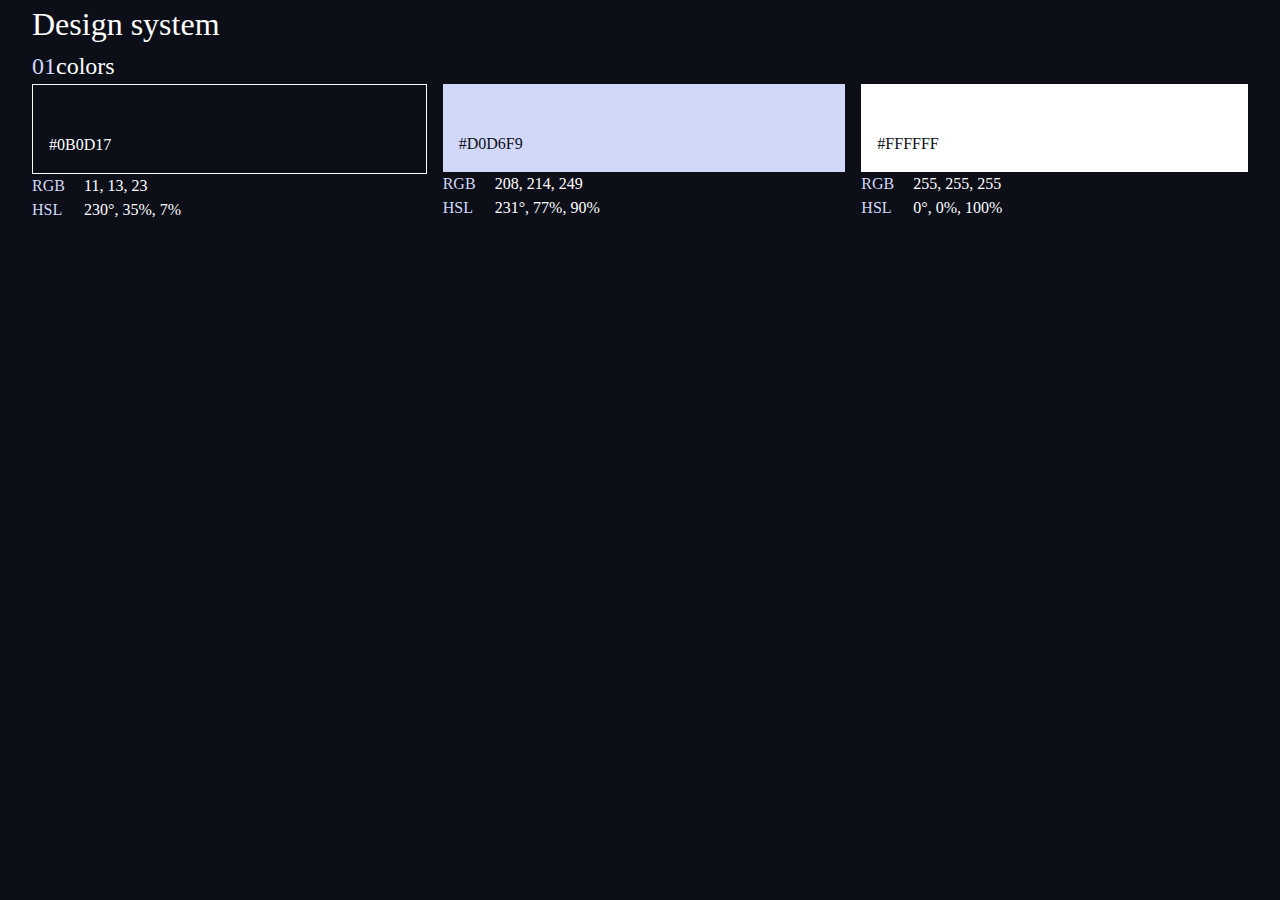
==== index.html @ 9a12aeb4 "day 01" ====
<html>
    <head>
        <link rel="stylesheet" href="index.css">
        <title>Design system</title>
        <style>
            
        </style>
    </head>
    <body>
        
        <div class="container">
            <h1>Design system</h1>
            
            <section id="colors">
                <h2><span class="text-accent">01</span>colors</h2>
                
                <div class="flex">
                    <div>
                        <div class="text-white" style="padding: 3rem 1rem 1rem; border: 1px solid white">
                            #0B0D17
                        </div>
                        <p class="text-white rgb"><span class="text-accent">RGB</span> 11, 13, 23</p>
                        <p class="text-white hsl"><span class="text-accent">HSL</span> 230°, 35%, 7%</p>
                    </div>

                    <div>
                        <div class="bg-accent text-dark" style="padding: 3rem 1rem 1rem">
                            #D0D6F9
                        </div>
                        <p class="text-white"><span class="text-accent">RGB</span> 208, 214, 249</p>
                        <p class="text-white"><span class="text-accent">HSL</span> 231°, 77%, 90%</p>
                    </div>

                    <div>
                        <div class="bg-white text-dark" style="padding: 3rem 1rem 1rem">
                            #FFFFFF
                        </div>
                        <p class="text-white"><span class="text-accent">RGB</span> 255, 255, 255</p>
                        <p class="text-white"><span class="text-accent">HSL</span> 0°, 0%, 100%</p>
                    </div>
                </div>
            </section>
        </div>
        
        <script src="index.pack.js"></script>
    </body>
</html>
---- index.css ----
/* ------------------- */
/* Custom properties   */
/* ------------------- */

:root {
  --clr-dark: 230 35% 7%;
  --clr-light: 231 77% 90%;
  --clr-white: 0 0% 100%;
}

/* ----------- */
/* Reset */
/* ----------- */

/* https://piccalil.li/blog/a-modern-css-reset/ */

/* Box sizing */
*,
*::before,
*::after {
  box-sizing: border-box;
}

/* Reset margins */
body,
h1,
h2,
h3,
h4,
h5,
p,
figure,
picture {
  margin: 0;
}

/* Font root */

h1,
h2,
h3,
h4,
h5,
h6,
p {
  font-weight: 400;
}

/* set up the body */
body {
  font-family: var(--ff-sans-normal);
  font-size: var(--fs-400);
  color: hsl(var(--clr-white));
  background-color: hsl(var(--clr-dark));
  line-height: 1.5;
  min-height: 100vh;
}

/* make images easier to work with */
img,
picture {
  max-width: 100%;
  display: block;
}

/* make forms elements easier to work with */
input,
button,
textarea,
select {
  font: inherit;
}

/* remove animations for people who've turned them off */
@media (prefers-reduced-motion: reduce) {
  *,
  *::before,
  *::after {
    animation-duration: 0.01ms !important;
    animation-iteration-count: 1 !important;
    transition-duration: 0.01ms !important;
    scroll-behavior: auto !important;
  }
}

/* ------------------- */
/* Utility classes     */
/* ------------------- */

.flex {
  display: flex;
  gap: var(--gap, 1rem);
}

.grid {
  display: grid;
  gap: var(--gap, 1rem);
}

.container {
  padding-inline: 2em;
  margin-inline: auto;
  max-width: 80rem;
}

.sr-only {
  position: absolute;
  width: 1px;
  height: 1px;
  padding: 0;
  margin: -1px;
  overflow: hidden;
  clip: rect(0, 0, 0, 0);
  white-space: nowrap; /* added line */
  border: 0;
}

.box {
  background: lightblue;
  padding: 3rem;
}

.call-to-action {
  --gap: 5rem;
  background: pink;
  padding: 2rem;
  border-radius: 1rem;
}

/* colors */

.bg-dark {
  background-color: hsl(var(--clr-dark));
}
.bg-accent {
  background-color: hsl(var(--clr-light));
}
.bg-white {
  background-color: hsl(var(--clr-white));
}

.text-dark {
  color: hsl(var(--clr-dark));
}
.text-accent {
  color: hsl(var(--clr-light));
}
.text-white {
  color: hsl(var(--clr-white));
}

/* typography */

.ff-serif {
  font-family: var(--ff-serif);
}
.ff-sans-cond {
  font-family: var(--ff-sans-cond);
}
.ff-sans-normal {
  font-family: var(--ff-sans-normal);
}

.letter-spacing-1 {
  letter-spacing: 4.75px;
}
.letter-spacing-2 {
  letter-spacing: 2.7px;
}
.letter-spacing-3 {
  letter-spacing: 2.35px;
}

.uppercase {
  text-transform: uppercase;
}

.fs-900 {
  font-size: var(--fs-900);
}
.fs-800 {
  font-size: var(--fs-800);
}
.fs-700 {
  font-size: var(--fs-700);
}
.fs-600 {
  font-size: var(--fs-600);
}
.fs-500 {
  font-size: var(--fs-500);
}
.fs-400 {
  font-size: var(--fs-400);
}
.fs-300 {
  font-size: var(--fs-300);
}
.fs-200 {
  font-size: var(--fs-200);
}

.fs-900,
.fs-800,
.fs-700,
.fs-600 {
  line-height: 1.1;
}

/* own code */

#colors > .flex {
  justify-content: space-between;
}

.flex > div {
  flex-grow: 1;
}

p span {
  display: inline-block;
  width: 3em;
}
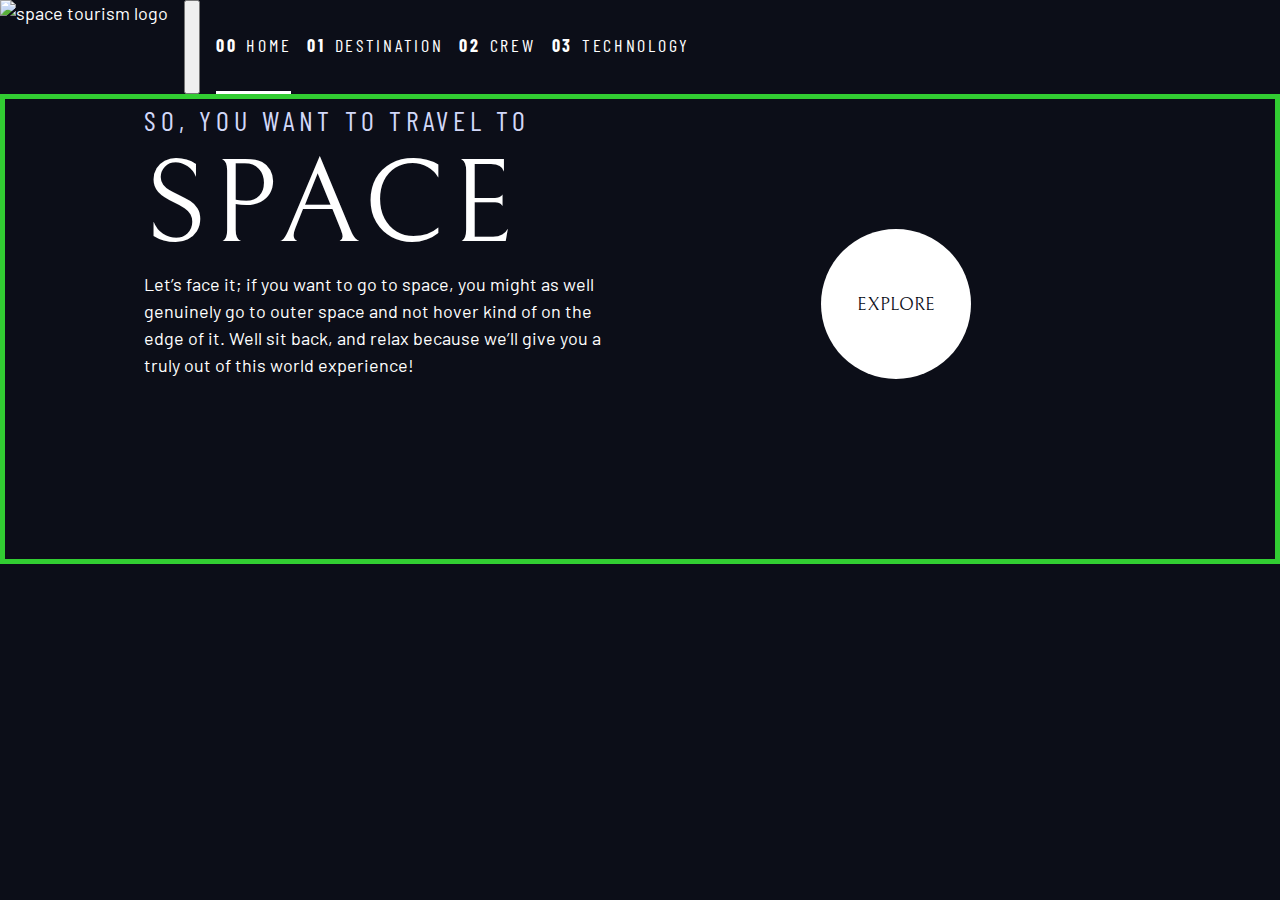
==== commit 89e6d8db: "Day05" ====
--- a/index.html
+++ b/index.html
@@ -1,47 +1,57 @@
-<html>
-    <head>
-        <link rel="stylesheet" href="index.css">
-        <title>Design system</title>
-        <style>
-            
-        </style>
-    </head>
-    <body>
+<!DOCTYPE html>
+<html lang="en">
+  <head>
+    <meta charset="UTF-8">
+    <meta name="viewport" content="width=device-width, initial-scale=1.0">
+
+    <link rel="icon" type="image/png" sizes="32x32" href="./assets/favicon-32x32.png">
+  
+    <title>Frontend Mentor | Space tourism website</title>
+
+    <!-- Google fonts -->
+    <link rel="preconnect" href="https://fonts.googleapis.com">
+    <link rel="preconnect" href="https://fonts.gstatic.com" crossorigin>
+    <link href="https://fonts.googleapis.com/css2?family=Barlow+Condensed:wght@400;700&family=Bellefair&family=Barlow:wght@400;700&display=swap"
+      rel="stylesheet">
+      
+    <link rel="stylesheet" href="index.css">
+
+    <style>
+
+    </style>
+  </head>
+
+  <body class="home">
+  
+    <header class="primary-header flex">
+      <div>
+        <img src="./assets/shared/logo.svg" alt="space tourism logo" class="logo">
+      </div>
+      <button class="mobile-nav-toggle" aria-controls="primary-navigation"><span class="sr-only" aria-expanded="false">Menu</span></button>
+      <nav>
+          <ul id="primary-navigation" class="primary-navigation underline-indicators flex">
+              <li class="active"><a class="ff-sans-cond uppercase text-white letter-spacing-2" href="index.html"><span>00</span>Home</a>
+              <li><a class="ff-sans-cond uppercase text-white letter-spacing-2" href="destination.html"><span>01</span>Destination</a>
+              <li><a class="ff-sans-cond uppercase text-white letter-spacing-2" href="crew.html"><span>02</span>Crew</a>
+              <li><a class="ff-sans-cond uppercase text-white letter-spacing-2" href="technology.html"><span>03</span>Technology</a>
+          </ul>
+      </nav>
+    </header>
+  
+    <div class="grid-container grid-container--home">
+      <div>
+        <h1 class="text-accent fs-500 ff-sans-cond uppercase letter-spacing-1">So, you want to travel to
+        <span class="d-block fs-900 ff-serif text-white">Space</span></h1>
         
-        <div class="container">
-            <h1>Design system</h1>
-            
-            <section id="colors">
-                <h2><span class="text-accent">01</span>colors</h2>
-                
-                <div class="flex">
-                    <div>
-                        <div class="text-white" style="padding: 3rem 1rem 1rem; border: 1px solid white">
-                            #0B0D17
-                        </div>
-                        <p class="text-white rgb"><span class="text-accent">RGB</span> 11, 13, 23</p>
-                        <p class="text-white hsl"><span class="text-accent">HSL</span> 230°, 35%, 7%</p>
-                    </div>
+        <p>Let’s face it; if you want to go to space, you might as well genuinely go to 
+        outer space and not hover kind of on the edge of it. Well sit back, and relax 
+        because we’ll give you a truly out of this world experience! </p>
+      </div>
+      <div>
+        <a href="#" class="large-button uppercase ff-serif text-dark bg-white">Explore</a>
+      </div>
+    </div>
 
-                    <div>
-                        <div class="bg-accent text-dark" style="padding: 3rem 1rem 1rem">
-                            #D0D6F9
-                        </div>
-                        <p class="text-white"><span class="text-accent">RGB</span> 208, 214, 249</p>
-                        <p class="text-white"><span class="text-accent">HSL</span> 231°, 77%, 90%</p>
-                    </div>
-
-                    <div>
-                        <div class="bg-white text-dark" style="padding: 3rem 1rem 1rem">
-                            #FFFFFF
-                        </div>
-                        <p class="text-white"><span class="text-accent">RGB</span> 255, 255, 255</p>
-                        <p class="text-white"><span class="text-accent">HSL</span> 0°, 0%, 100%</p>
-                    </div>
-                </div>
-            </section>
-        </div>
-        
-        <script src="index.pack.js"></script>
-    </body>
+  <script src="index.pack.js"></script>
+  </body>
 </html>--- a/index.css
+++ b/index.css
@@ -3,14 +3,49 @@
 /* ------------------- */
 
 :root {
+  /* colors */
   --clr-dark: 230 35% 7%;
   --clr-light: 231 77% 90%;
   --clr-white: 0 0% 100%;
-}
-
-/* ----------- */
-/* Reset */
-/* ----------- */
+
+  /* font-sizes */
+  --fs-900: clamp(5rem, 8vw + 1rem, 9.375rem);
+  --fs-800: 3.5rem;
+  --fs-700: 1.5rem;
+  --fs-600: 1rem;
+  --fs-500: 1.75rem;
+  --fs-400: 0.9375rem;
+  --fs-300: 1rem;
+  --fs-200: 0.875rem;
+
+  /* font-families */
+  --ff-serif: "Bellefair", serif;
+  --ff-sans-cond: "Barlow Condensed", sans-serif;
+  --ff-sans-normal: "Barlow", sans-serif;
+}
+
+@media (min-width: 35em) {
+  :root {
+    --fs-800: 5rem;
+    --fs-700: 2.5rem;
+    --fs-600: 1.5rem;
+    --fs-400: 1rem;
+  }
+}
+
+@media (min-width: 45em) {
+  :root {
+    /* font-sizes */
+    --fs-800: 6.25rem;
+    --fs-700: 3.5rem;
+    --fs-600: 2rem;
+    --fs-400: 1.125rem;
+  }
+}
+
+/* ------------------- */
+/* Reset               */
+/* ------------------- */
 
 /* https://piccalil.li/blog/a-modern-css-reset/ */
 
@@ -34,8 +69,6 @@
   margin: 0;
 }
 
-/* Font root */
-
 h1,
 h2,
 h3,
@@ -63,7 +96,7 @@
   display: block;
 }
 
-/* make forms elements easier to work with */
+/* make form elements easier to work with */
 input,
 button,
 textarea,
@@ -87,6 +120,8 @@
 /* Utility classes     */
 /* ------------------- */
 
+/* general */
+
 .flex {
   display: flex;
   gap: var(--gap, 1rem);
@@ -95,12 +130,56 @@
 .grid {
   display: grid;
   gap: var(--gap, 1rem);
+}
+
+.d-block {
+  display: block;
+}
+
+.flow > *:where(:not(:first-child)) {
+  margin-top: var(--flow-space, 1rem);
 }
 
 .container {
   padding-inline: 2em;
   margin-inline: auto;
   max-width: 80rem;
+}
+
+.grid-container {
+  text-align: center;
+  border: 5px solid limegreen;
+  display: grid;
+  place-items: center;
+  padding-inline: 1rem;
+}
+
+.grid-container * {
+  max-width: 50ch;
+}
+
+@media (min-width: 45em) {
+  .grid-container {
+    text-align: left;
+    column-gap: var(--container-gap, 2rem);
+    grid-template-columns: minmax(1rem, 1fr) repeat(2, minmax(0, 30rem)) minmax(
+        1rem,
+        1fr
+      );
+  }
+
+  .grid-container > *:first-child {
+    grid-column: 2;
+  }
+
+  .grid-container > *:last-child {
+    grid-column: 3;
+  }
+
+  .grid-container--home {
+    padding-bottom: max(6rem, 20vh);
+    align-items: end;
+  }
 }
 
 .sr-only {
@@ -115,18 +194,6 @@
   border: 0;
 }
 
-.box {
-  background: lightblue;
-  padding: 3rem;
-}
-
-.call-to-action {
-  --gap: 5rem;
-  background: pink;
-  padding: 2rem;
-  border-radius: 1rem;
-}
-
 /* colors */
 
 .bg-dark {
@@ -207,17 +274,236 @@
   line-height: 1.1;
 }
 
-/* own code */
-
-#colors > .flex {
-  justify-content: space-between;
-}
-
-.flex > div {
+/* ------------------- */
+/* Components          */
+/* ------------------- */
+
+/* ------------------- */
+/* Design System       */
+/* ------------------- */
+
+.numbered-title {
+  font-family: var(--ff-sans-cond);
+  font-size: var(--fs-500);
+  text-transform: uppercase;
+  letter-spacing: 4.72px;
+}
+
+.numbered-title span {
+  margin-right: 0.5em;
+  font-weight: 700;
+  color: hsl(var(--clr-white) / 0.25);
+}
+
+.color-type span {
+  display: inline-block;
+  width: 1rem;
+  padding-right: 6rem;
+}
+
+nav.flex {
+  justify-content: center;
+  background-color: hsl(var(--clr-white) / 0.01);
+}
+
+.system-description {
+  font-family: var(--ff-sans-cond);
+  color: hsl(var(--clr-light));
+  text-align: center;
+  margin-top: 1.5rem;
+}
+
+.large-button {
+  position: relative;
+  z-index: 1;
+  display: inline-grid;
+  place-items: center;
+  padding: 0 2em;
+  border-radius: 50%;
+  aspect-ratio: 1;
+  text-decoration: none;
+}
+
+.large-button::after {
+  content: "";
+  position: absolute;
+  z-index: -1;
+  width: 100%;
+  height: 100%;
+  background: hsl(var(--clr-white) / 0.1);
+  border-radius: 50%;
+  opacity: 0;
+  transition: opacity 500ms linear, transform 750ms ease-in-out;
+}
+
+.large-button:hover::after,
+.large-button:focus::after {
+  opacity: 1;
+  transform: scale(1.5);
+}
+
+.large-button-hover {
+  position: relative;
+  z-index: 1;
+  display: grid;
+  place-items: center;
+  padding: 0 2em;
+  border-radius: 50%;
+  aspect-ratio: 1;
+  text-decoration: none;
+}
+
+.large-button-hover::after {
+  content: "";
+  position: absolute;
+  z-index: -1;
+  width: 150%;
+  height: 150%;
+  background: hsl(var(--clr-white) / 0.1);
+  border-radius: 50%;
+  transition: opacity 500ms linear, transform 750ms ease-in-out;
+}
+
+.primary-navigation {
+  --underline-gap: 2rem;
+  list-style: none;
+  padding: 0;
+  margin: 0;
+}
+
+@media (max-width: 35rem) {
+  .primary-navigation {
+    --underline-gap: 0.5rem;
+    position: fixed;
+    z-index: 1000;
+    inset: 0 0 0 30%;
+    background: black;
+    list-style: none;
+    padding: min(20rem, 15vh) 2rem;
+    margin: 0;
+    flex-direction: column;
+  }
+
+  .primary-navigation.underline-indicators > .active {
+    border: 0;
+  }
+}
+
+.primary-navigation a {
+  text-decoration: none;
+}
+
+.primary-navigation a > span {
+  font-weight: 700;
+  margin-right: 0.5em;
+}
+
+.underline-indicators > * {
+  cursor: pointer;
+  padding: var(--underline-gap, 1rem) 0;
+  border: 0;
+  border-bottom: 0.2rem solid hsl(var(--clr-white) / 0);
+}
+
+.underline-indicators > *:hover,
+.underline-indicators > *:focus {
+  border-color: hsl(var(--clr-white) / 0.5);
+}
+
+.underline-indicators > .active,
+.underline-indicators > [aria-selected="true"] {
+  color: hsl(var(--clr-white) / 1);
+  border-color: hsl(var(--clr-white) / 1);
+}
+
+.tab-list {
+  --gap: 2rem;
+}
+
+.dot-indicators > * {
+  cursor: pointer;
+  border: 0;
+  border-radius: 50%;
+  padding: 0.5em;
+  background-color: hsl(var(--clr-white) / 0.25);
+}
+
+.dot-indicators > *:hover,
+.dot-indicators > *:focus {
+  background-color: hsl(var(--clr-white) / 0.5);
+}
+
+.dot-indicators > [aria-selected="true"] {
+  background-color: hsl(var(--clr-white) / 1);
+}
+
+.number-indicators {
+  flex-direction: column;
+  align-items: center;
+}
+
+.number-indicators > * {
+  display: grid;
+  place-items: center;
+  cursor: pointer;
+  background-color: hsl(var(--clr-dark) / 1);
+  border: solid 0.1rem hsl(var(--clr-white) / 0.25);
+  color: hsl(var(--clr-white) / 1);
+  border-radius: 50%;
+  aspect-ratio: 1;
+  padding: 0;
+  width: 3em;
+}
+
+.number-indicators > *:hover,
+.number-indicators > *:focus {
+  background-color: hsl(var(--clr-dark) / 1);
+  border: solid 0.1rem hsl(var(--clr-white) / 0.75);
+}
+
+.number-indicators > [aria-selected="true"] {
+  background-color: hsl(var(--clr-white) / 1);
+  color: hsl(var(--clr-dark) / 1);
+  font-weight: 700;
+}
+
+.img-planet {
+  width: 100vw;
+  height: 20em;
+  object-fit: cover;
+  object-position: 0 30%;
+  opacity: 0.5;
+}
+
+/* ----------------------------- */
+/* Page specific background      */
+/* ----------------------------- */
+body {
+  background-size: cover;
+  background-position: bottom center;
+}
+/* home */
+.home {
+  background-image: url(./assets/home/background-home-mobile.jpg);
+}
+
+@media (min-width: 35rem) {
+  .home {
+    background-position: center center;
+    background-image: url(./assets/home/background-home-tablet.jpg);
+  }
+}
+
+@media (min-width: 45rem) {
+  .home {
+    background-image: url(./assets/home/background-home-desktop.jpg);
+  }
+}
+
+.nav-line {
+  height: 2px;
+  width: 25vw;
   flex-grow: 1;
-}
-
-p span {
-  display: inline-block;
-  width: 3em;
-}
+  background-color: hsl(var(--clr-white) / 0.1);
+  align-self: center;
+}
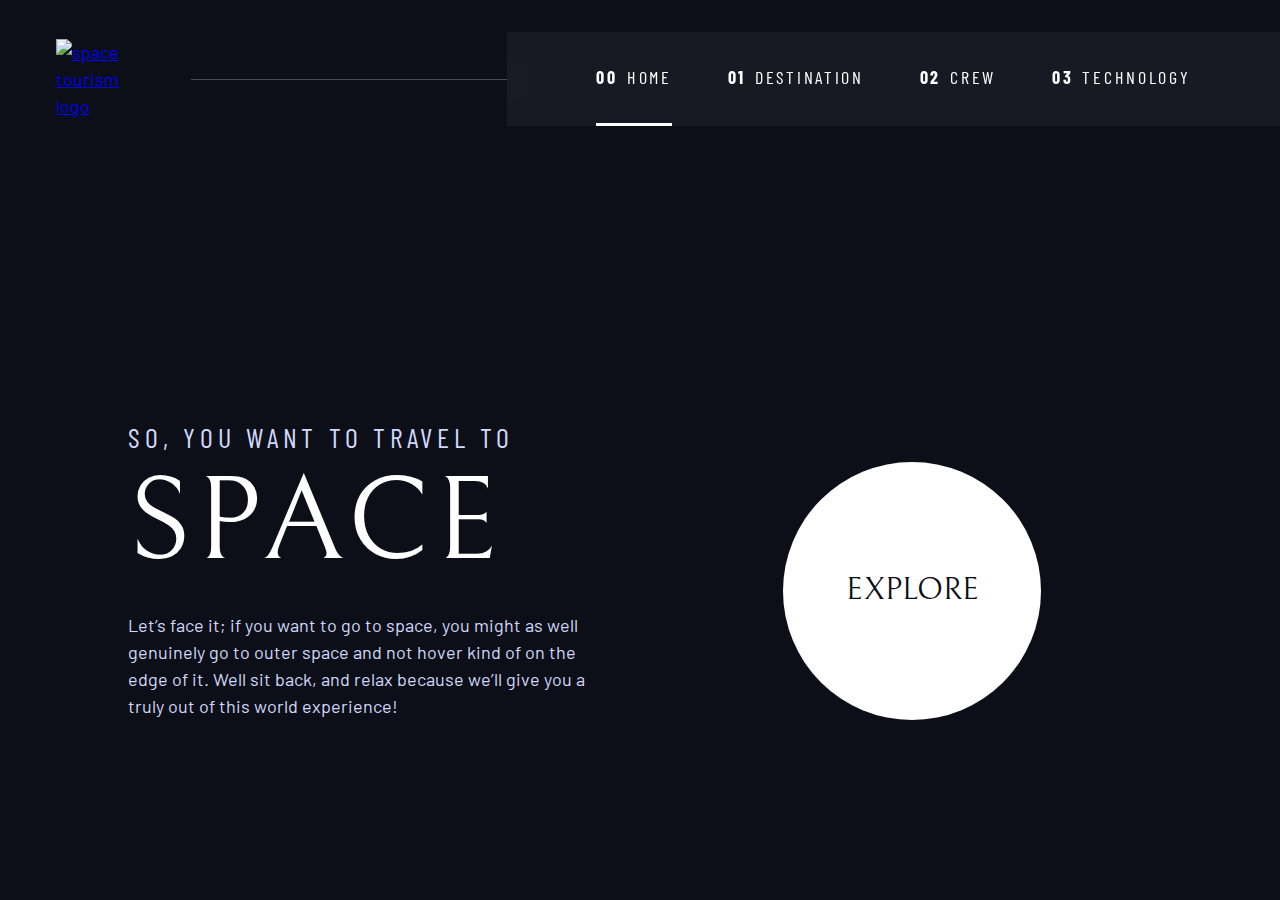
==== commit a4dcf5fb: "Merge pull request #1 from YannGrizzly/project-yann" ====
--- a/index.html
+++ b/index.html
@@ -3,43 +3,39 @@
   <head>
     <meta charset="UTF-8">
     <meta name="viewport" content="width=device-width, initial-scale=1.0">
-
+  
     <link rel="icon" type="image/png" sizes="32x32" href="./assets/favicon-32x32.png">
-  
-    <title>Frontend Mentor | Space tourism website</title>
-
     <!-- Google fonts -->
     <link rel="preconnect" href="https://fonts.googleapis.com">
     <link rel="preconnect" href="https://fonts.gstatic.com" crossorigin>
     <link href="https://fonts.googleapis.com/css2?family=Barlow+Condensed:wght@400;700&family=Bellefair&family=Barlow:wght@400;700&display=swap"
-      rel="stylesheet">
-      
+        rel="stylesheet">
+        
+    <!-- Our custom CSS -->
     <link rel="stylesheet" href="index.css">
-
-    <style>
-
-    </style>
+    <title>Frontend Mentor | Space tourism website</title>
+    <script src="navigation.js" defer></script>
   </head>
 
   <body class="home">
-  
+    <a class="skip-to-content" href="#main">Skip to content</a>
     <header class="primary-header flex">
       <div>
-        <img src="./assets/shared/logo.svg" alt="space tourism logo" class="logo">
+        <a href="index.html"><img src="./assets/shared/logo.svg" alt="space tourism logo" class="logo"></a>
       </div>
       <button class="mobile-nav-toggle" aria-controls="primary-navigation"><span class="sr-only" aria-expanded="false">Menu</span></button>
       <nav>
-          <ul id="primary-navigation" class="primary-navigation underline-indicators flex">
-              <li class="active"><a class="ff-sans-cond uppercase text-white letter-spacing-2" href="index.html"><span>00</span>Home</a>
-              <li><a class="ff-sans-cond uppercase text-white letter-spacing-2" href="destination.html"><span>01</span>Destination</a>
-              <li><a class="ff-sans-cond uppercase text-white letter-spacing-2" href="crew.html"><span>02</span>Crew</a>
-              <li><a class="ff-sans-cond uppercase text-white letter-spacing-2" href="technology.html"><span>03</span>Technology</a>
-          </ul>
-      </nav>
+        <ul id="primary-navigation" data-visible="false" class="primary-navigation underline-indicators flex">
+            <li class="active"><a class="ff-sans-cond uppercase text-white letter-spacing-2" href="index.html"><span aria-hidden="true">00</span>Home</a>
+            <li><a class="ff-sans-cond uppercase text-white letter-spacing-2" href="destination.html"><span aria-hidden="true">01</span>Destination</a>
+            <li><a class="ff-sans-cond uppercase text-white letter-spacing-2" href="crew.html"><span aria-hidden="true">02</span>Crew</a>
+            <li><a class="ff-sans-cond uppercase text-white letter-spacing-2" href="technology.html"><span aria-hidden="true">03</span>Technology</a>
+        </ul>
+    </nav>
     </header>
   
-    <div class="grid-container grid-container--home">
-      <div>
+    <main id="main" class="grid-container grid-container--home"> 
+      <div class="grid" style="--gap: 1.5rem">
         <h1 class="text-accent fs-500 ff-sans-cond uppercase letter-spacing-1">So, you want to travel to
         <span class="d-block fs-900 ff-serif text-white">Space</span></h1>
         
@@ -47,10 +43,10 @@
         outer space and not hover kind of on the edge of it. Well sit back, and relax 
         because we’ll give you a truly out of this world experience! </p>
       </div>
-      <div>
-        <a href="#" class="large-button uppercase ff-serif text-dark bg-white">Explore</a>
+      <div style="margin-top: 1em;">
+        <a href="destination.html" class="large-button uppercase ff-serif text-dark bg-white" style="font-size: clamp(1.5em, 1.2vw + 1rem, 2.3rem);">Explore</a>
       </div>
-    </div>
+    </main>
 
   <script src="index.pack.js"></script>
   </body>
--- a/index.css
+++ b/index.css
@@ -13,7 +13,7 @@
   --fs-800: 3.5rem;
   --fs-700: 1.5rem;
   --fs-600: 1rem;
-  --fs-500: 1.75rem;
+  --fs-500: 1rem;
   --fs-400: 0.9375rem;
   --fs-300: 1rem;
   --fs-200: 0.875rem;
@@ -29,16 +29,18 @@
     --fs-800: 5rem;
     --fs-700: 2.5rem;
     --fs-600: 1.5rem;
+    --fs-500: 1.25rem;
     --fs-400: 1rem;
   }
 }
 
-@media (min-width: 45em) {
+@media (min-width: 50em) {
   :root {
     /* font-sizes */
     --fs-800: 6.25rem;
     --fs-700: 3.5rem;
     --fs-600: 2rem;
+    --fs-500: 1.75rem;
     --fs-400: 1.125rem;
   }
 }
@@ -87,13 +89,17 @@
   background-color: hsl(var(--clr-dark));
   line-height: 1.5;
   min-height: 100vh;
+
+  display: grid;
+  grid-template-rows: min-content 1fr;
+
+  overflow-x: hidden;
 }
 
 /* make images easier to work with */
-img,
-picture {
+
+img {
   max-width: 100%;
-  display: block;
 }
 
 /* make form elements easier to work with */
@@ -140,46 +146,14 @@
   margin-top: var(--flow-space, 1rem);
 }
 
+.flow--space-small {
+  --flow-space: 0.75rem;
+}
+
 .container {
   padding-inline: 2em;
   margin-inline: auto;
   max-width: 80rem;
-}
-
-.grid-container {
-  text-align: center;
-  border: 5px solid limegreen;
-  display: grid;
-  place-items: center;
-  padding-inline: 1rem;
-}
-
-.grid-container * {
-  max-width: 50ch;
-}
-
-@media (min-width: 45em) {
-  .grid-container {
-    text-align: left;
-    column-gap: var(--container-gap, 2rem);
-    grid-template-columns: minmax(1rem, 1fr) repeat(2, minmax(0, 30rem)) minmax(
-        1rem,
-        1fr
-      );
-  }
-
-  .grid-container > *:first-child {
-    grid-column: 2;
-  }
-
-  .grid-container > *:last-child {
-    grid-column: 3;
-  }
-
-  .grid-container--home {
-    padding-bottom: max(6rem, 20vh);
-    align-items: end;
-  }
 }
 
 .sr-only {
@@ -194,6 +168,21 @@
   border: 0;
 }
 
+.skip-to-content {
+  position: absolute;
+  z-index: 9999;
+  background: hsl(var(--clr-white));
+  color: hsl(var(--clr-dark));
+  padding: 0.5em 1em;
+  margin-inline: auto;
+  transform: translateY(-100%);
+  transition: transform 250ms ease-in;
+}
+
+.skip-to-content:focus {
+  transform: translateY(0);
+}
+
 /* colors */
 
 .bg-dark {
@@ -314,6 +303,7 @@
 }
 
 .large-button {
+  font-size: 2rem;
   position: relative;
   z-index: 1;
   display: inline-grid;
@@ -342,10 +332,167 @@
   transform: scale(1.5);
 }
 
+/* primary-header */
+
+.logo {
+  margin: 1.3rem clamp(1.5rem, 5vw, 3.5rem);
+}
+
+.primary-header {
+  justify-content: space-between;
+  align-items: center;
+}
+
+.primary-navigation {
+  --gap: clamp(1.5rem, 5vw, 3.5rem);
+  --underline-gap: 2rem;
+  list-style: none;
+  padding: 0;
+  margin: 0;
+  background: hsl(var(--clr-white) / 0.05);
+  backdrop-filter: blur(1.5rem);
+}
+
+.primary-navigation a {
+  text-decoration: none;
+}
+
+.primary-navigation a > span {
+  font-weight: 700;
+  margin-right: 0.5em;
+}
+
+.mobile-nav-toggle {
+  display: none;
+}
+
+@media (max-width: 35rem) {
+  .primary-navigation {
+    --underline-gap: 0.5rem;
+    position: fixed;
+    z-index: 1000;
+    inset: 0 0 0 30%;
+    list-style: none;
+    padding: min(20rem, 15vh) 2rem;
+    margin: 0;
+    flex-direction: column;
+    transform: translateX(100%);
+    transition: transform 500ms ease-in-out;
+  }
+
+  .primary-navigation[data-visible="true"] {
+    transform: translateX(0);
+  }
+
+  .primary-navigation.underline-indicators > .active {
+    border: 0;
+  }
+
+  .mobile-nav-toggle {
+    display: block;
+    position: absolute;
+    z-index: 2000;
+    right: 1rem;
+    top: 2rem;
+    background: transparent;
+    background-image: url(./assets/shared/icon-hamburger.svg);
+    background-repeat: no-repeat;
+    background-position: center;
+    width: 1.5rem;
+    aspect-ratio: 1;
+    border: 0;
+  }
+
+  .mobile-nav-toggle[aria-expanded="true"] {
+    background-image: url(./assets/shared/icon-close.svg);
+  }
+
+  .mobile-nav-toggle:focus-visible {
+    outline: 5px solid white;
+    outline-offset: 5px;
+  }
+}
+
+@media (min-width: 35em) {
+  .primary-navigation {
+    padding-inline: clamp(3rem, 7vw, 7rem);
+  }
+}
+
+@media (min-width: 35em) and (max-width: 49.999em) {
+  .primary-navigation a > span {
+    display: none;
+  }
+}
+
+@media (min-width: 50em) {
+  .primary-header::after {
+    content: "";
+    display: block;
+    position: relative;
+    height: 1px;
+    width: 100%;
+    margin-right: -2.5rem;
+    background: hsl(var(--clr-white) / 0.25);
+    order: 1;
+  }
+
+  nav {
+    order: 2;
+  }
+
+  .primary-navigation {
+    margin-block: 2rem;
+  }
+}
+
+.underline-indicators > * {
+  cursor: pointer;
+  padding: var(--underline-gap, 0.5rem) 0;
+  border: 0;
+  border-bottom: 0.2rem solid hsl(var(--clr-white) / 0);
+  background-color: transparent;
+}
+
+.underline-indicators > *:hover,
+.underline-indicators > *:focus {
+  border-color: hsl(var(--clr-white) / 0.5);
+}
+
+.underline-indicators > .active,
+.underline-indicators > [aria-selected="true"] {
+  color: hsl(var(--clr-white) / 1);
+  border-color: hsl(var(--clr-white) / 1);
+}
+
+.tab-list {
+  --gap: 2rem;
+}
+
+.dot-indicators > * {
+  cursor: pointer;
+  border: 0;
+  border-radius: 50%;
+  padding: 0.5em;
+  background-color: hsl(var(--clr-white) / 0.25);
+}
+
+.dot-indicators > *:hover,
+.dot-indicators > *:focus {
+  background-color: hsl(var(--clr-white) / 0.5);
+}
+
+.dot-indicators > [aria-selected="true"] {
+  background-color: hsl(var(--clr-white) / 1);
+}
+
+/* !important */
+
 .large-button-hover {
+  font-size: 2rem;
   position: relative;
   z-index: 1;
-  display: grid;
+  display: inline-grid;
   place-items: center;
   padding: 0 2em;
   border-radius: 50%;
@@ -364,81 +511,7 @@
   transition: opacity 500ms linear, transform 750ms ease-in-out;
 }
 
-.primary-navigation {
-  --underline-gap: 2rem;
-  list-style: none;
-  padding: 0;
-  margin: 0;
-}
-
-@media (max-width: 35rem) {
-  .primary-navigation {
-    --underline-gap: 0.5rem;
-    position: fixed;
-    z-index: 1000;
-    inset: 0 0 0 30%;
-    background: black;
-    list-style: none;
-    padding: min(20rem, 15vh) 2rem;
-    margin: 0;
-    flex-direction: column;
-  }
-
-  .primary-navigation.underline-indicators > .active {
-    border: 0;
-  }
-}
-
-.primary-navigation a {
-  text-decoration: none;
-}
-
-.primary-navigation a > span {
-  font-weight: 700;
-  margin-right: 0.5em;
-}
-
-.underline-indicators > * {
-  cursor: pointer;
-  padding: var(--underline-gap, 1rem) 0;
-  border: 0;
-  border-bottom: 0.2rem solid hsl(var(--clr-white) / 0);
-}
-
-.underline-indicators > *:hover,
-.underline-indicators > *:focus {
-  border-color: hsl(var(--clr-white) / 0.5);
-}
-
-.underline-indicators > .active,
-.underline-indicators > [aria-selected="true"] {
-  color: hsl(var(--clr-white) / 1);
-  border-color: hsl(var(--clr-white) / 1);
-}
-
-.tab-list {
-  --gap: 2rem;
-}
-
-.dot-indicators > * {
-  cursor: pointer;
-  border: 0;
-  border-radius: 50%;
-  padding: 0.5em;
-  background-color: hsl(var(--clr-white) / 0.25);
-}
-
-.dot-indicators > *:hover,
-.dot-indicators > *:focus {
-  background-color: hsl(var(--clr-white) / 0.5);
-}
-
-.dot-indicators > [aria-selected="true"] {
-  background-color: hsl(var(--clr-white) / 1);
-}
-
 .number-indicators {
-  flex-direction: column;
   align-items: center;
 }
 
@@ -467,7 +540,7 @@
   font-weight: 700;
 }
 
-.img-planet {
+.design-system {
   width: 100vw;
   height: 20em;
   object-fit: cover;
@@ -494,16 +567,292 @@
   }
 }
 
-@media (min-width: 45rem) {
+@media (min-width: 50rem) {
   .home {
     background-image: url(./assets/home/background-home-desktop.jpg);
   }
 }
 
-.nav-line {
-  height: 2px;
-  width: 25vw;
-  flex-grow: 1;
-  background-color: hsl(var(--clr-white) / 0.1);
-  align-self: center;
-}
+/* destination */
+.destination {
+  background-image: url(./assets/destination/background-destination-mobile.jpg);
+}
+
+@media (min-width: 35rem) {
+  .destination {
+    background-position: center center;
+    background-image: url(./assets/destination/background-destination-tablet.jpg);
+  }
+}
+
+@media (min-width: 50rem) {
+  .destination {
+    background-image: url(./assets/destination/background-destination-desktop.jpg);
+  }
+}
+
+/* crew */
+.crew {
+  background-image: url(./assets/home/background-crew-mobile.jpg);
+}
+
+@media (min-width: 35rem) {
+  .crew {
+    background-position: center center;
+    background-image: url(./assets/crew/background-crew-tablet.jpg);
+  }
+}
+
+@media (min-width: 50rem) {
+  .crew {
+    background-image: url(./assets/crew/background-crew-desktop.jpg);
+  }
+}
+
+/* technology */
+.technology {
+  background-image: url(./assets/technology/background-technology-mobile.jpg);
+}
+
+@media (min-width: 35rem) {
+  .technology {
+    background-position: center center;
+    background-image: url(./assets/technology/background-technology-tablet.jpg);
+  }
+}
+
+@media (min-width: 50rem) {
+  .technology {
+    background-image: url(./assets/technology/background-technology-desktop.jpg);
+  }
+}
+
+/* ----------------------------- */
+/* Layout                        */
+/* ----------------------------- */
+
+.grid-container {
+  text-align: center;
+  display: grid;
+  place-items: center;
+  padding-inline: 1rem;
+  padding-bottom: 4rem;
+}
+
+.grid-container p:not([class]) {
+  max-width: 50ch;
+  color: hsl(var(--clr-light));
+}
+
+.numbered-title {
+  grid-area: title;
+}
+
+/* destination layout */
+
+.grid-container--destination {
+  --flow-space: 2rem;
+  grid-template-areas:
+    "title"
+    "image"
+    "tabs"
+    "content";
+}
+
+.grid-container--destination > picture {
+  grid-area: image;
+  max-width: 60%;
+  align-self: start;
+}
+
+.grid-container--destination > .tab-list {
+  grid-area: tabs;
+}
+
+.grid-container--destination > .destination-info {
+  grid-area: content;
+}
+
+.destination-meta {
+  flex-direction: column;
+  border-top: 1px solid hsl(var(--clr-white) / 0.1);
+  padding-top: 2.5rem;
+  margin-top: 2.5rem;
+}
+
+.destination-meta p {
+  font-size: 1.75rem;
+}
+
+/* crew layout */
+
+.grid-container--crew {
+  --flow-space: 2rem;
+  grid-template-areas:
+    "title"
+    "image"
+    "tabs"
+    "content";
+}
+
+.grid-container--crew > picture {
+  grid-area: image;
+  max-width: 60%;
+  border-bottom: 1px solid hsl(var(--clr-white) / 0.1);
+}
+
+.grid-container--crew > .dot-indicators {
+  grid-area: tabs;
+}
+
+.grid-container--crew > .crew-details {
+  grid-area: content;
+}
+
+.crew-details h2 {
+  color: hsl(var(--clr-white) / 0.5);
+}
+
+/* technology layout */
+
+.grid-container--technology {
+  --flow-space: 1rem;
+  padding-inline: 0;
+  grid-template-areas:
+    "title"
+    "image"
+    "tabs"
+    "content";
+}
+
+.grid-container--technology h1 {
+  padding-inline: 1rem;
+}
+
+.grid-container--technology p:not([class]) {
+  padding-inline: 1rem;
+}
+
+.grid-container--technology > picture {
+  grid-area: image;
+}
+
+.grid-container--technology > .number-indicators {
+  grid-area: tabs;
+}
+
+.grid-container--technology > .technology-details {
+  grid-area: content;
+}
+
+/* media queries */
+
+@media (min-width: 35em) {
+  .numbered-title {
+    justify-self: start;
+    margin-top: 2rem;
+  }
+
+  .destination-meta {
+    flex-direction: row;
+    justify-content: space-evenly;
+  }
+
+  .grid-container--crew {
+    padding-bottom: 0;
+    grid-template-areas:
+      "title"
+      "content"
+      "tabs"
+      "image";
+  }
+  .grid-container--technology p:not([class]) {
+    padding-inline: 0;
+  }
+}
+
+@media (min-width: 50em) {
+  .grid-container {
+    text-align: left;
+    column-gap: var(--container-gap, 4rem);
+    grid-template-columns: minmax(1rem, 1fr) repeat(2, minmax(0, 30rem)) minmax(
+        1rem,
+        1fr
+      );
+  }
+
+  .grid-container--home {
+    padding-bottom: max(6rem, 20vh);
+    align-items: end;
+  }
+
+  .grid-container--home > *:first-child {
+    grid-column: 2;
+  }
+
+  .grid-container--home > *:last-child {
+    grid-column: 3;
+  }
+
+  .grid-container--destination {
+    justify-items: start;
+    align-content: start;
+    grid-template-areas:
+      ". title title ."
+      ". image tabs ."
+      ". image content .";
+  }
+
+  .grid-container--destination > picture {
+    max-width: 90%;
+  }
+
+  .destination-meta {
+    --gap: min(6vw, 6rem);
+    justify-content: start;
+  }
+
+  .grid-container--crew {
+    grid-template-columns: minmax(1rem, 1fr) minmax(0, 37rem) minmax(0, 23rem) minmax(
+        1rem,
+        1fr
+      );
+    justify-items: start;
+    grid-template-areas:
+      ". title title ."
+      ". content image ."
+      ". tabs image .";
+  }
+
+  .grid-container--crew > picture {
+    grid-column: span 2;
+    align-self: end;
+    max-width: 90%;
+  }
+
+  .grid-container--technology {
+    grid-template-columns:
+      minmax(1rem, 1fr) minmax(0, 3.5rem) minmax(0, 30rem) minmax(0, 33.5rem)
+      minmax(1rem, 1fr);
+    justify-items: start;
+    grid-template-areas:
+      ". title title title ."
+      ". tabs content image ."
+      ". tabs content image .";
+    column-gap: var(--container-gap, 3rem);
+  }
+
+  .grid-container--technology h1 {
+    padding-inline: 0;
+  }
+
+  .grid-container--technology > picture {
+    grid-column: span 2;
+    justify-self: end;
+    max-width: 100%;
+  }
+
+  .number-indicators {
+    flex-direction: column;
+  }
+}
